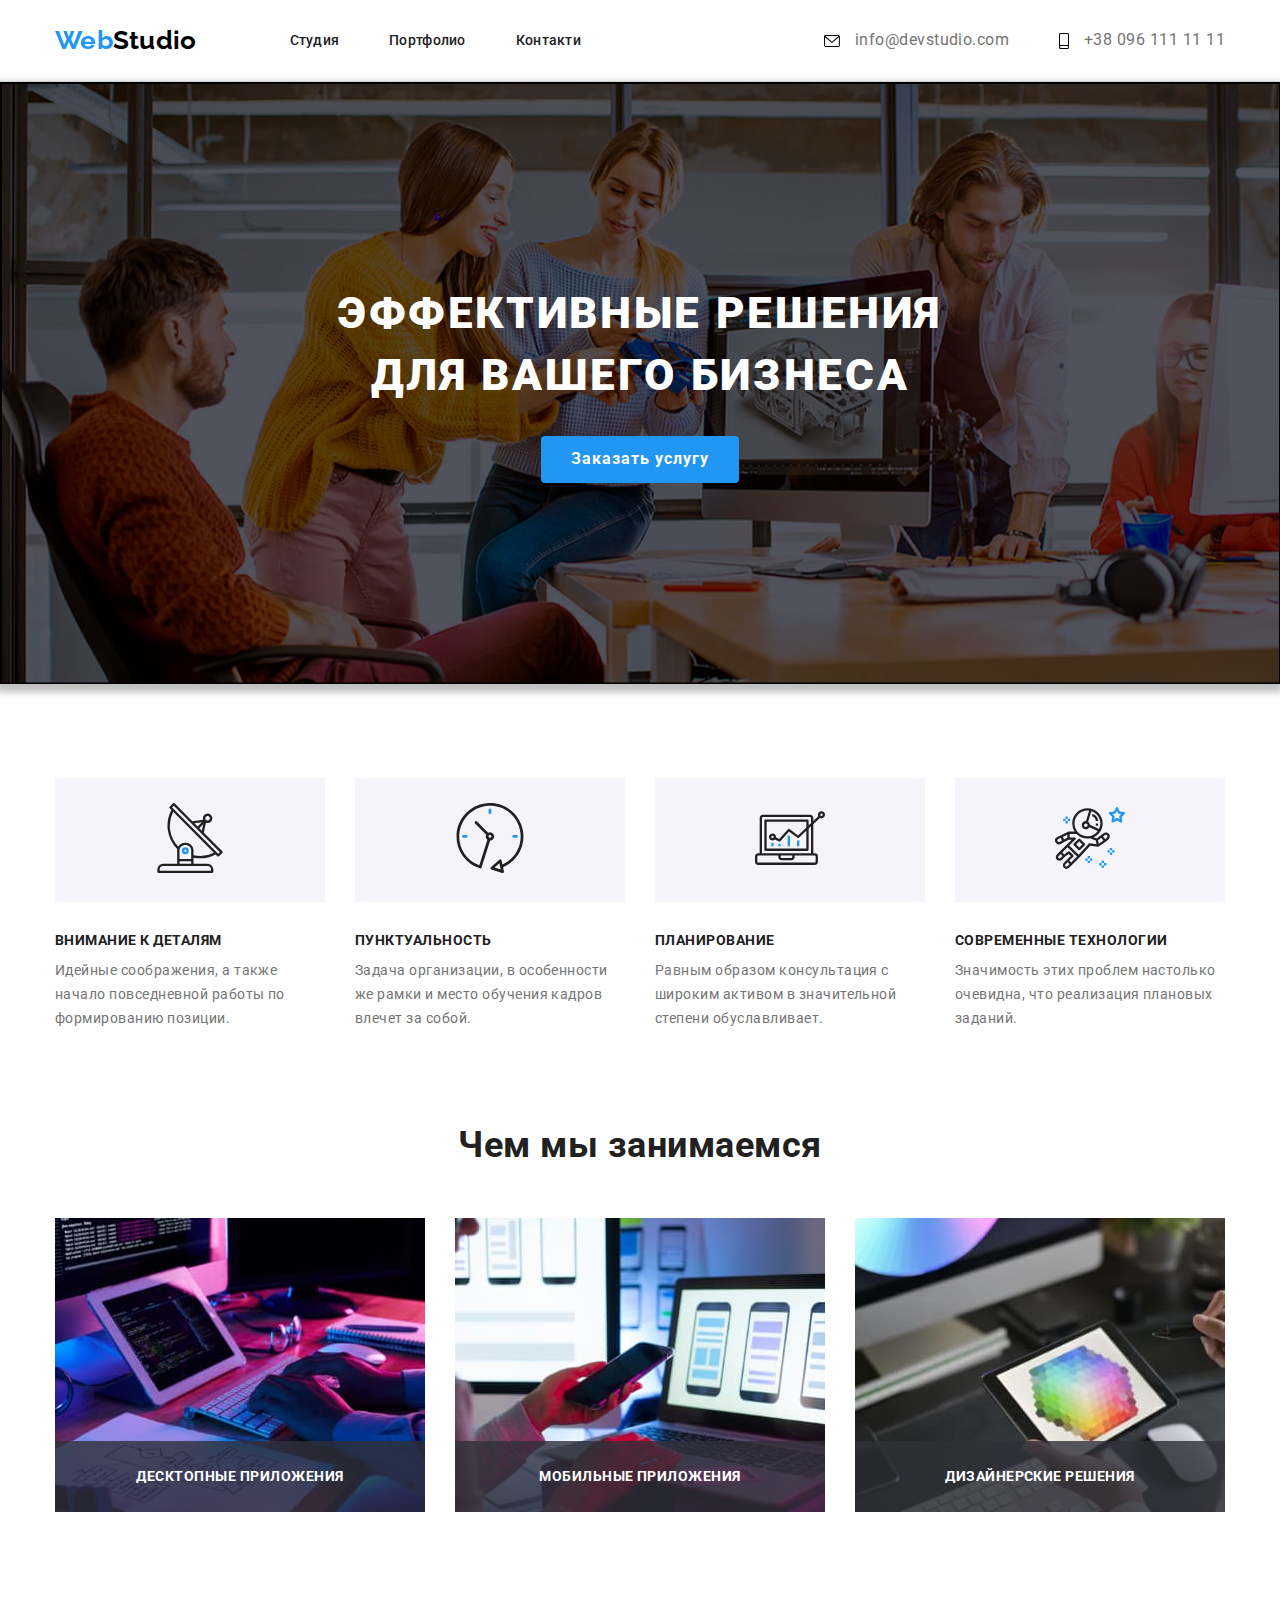
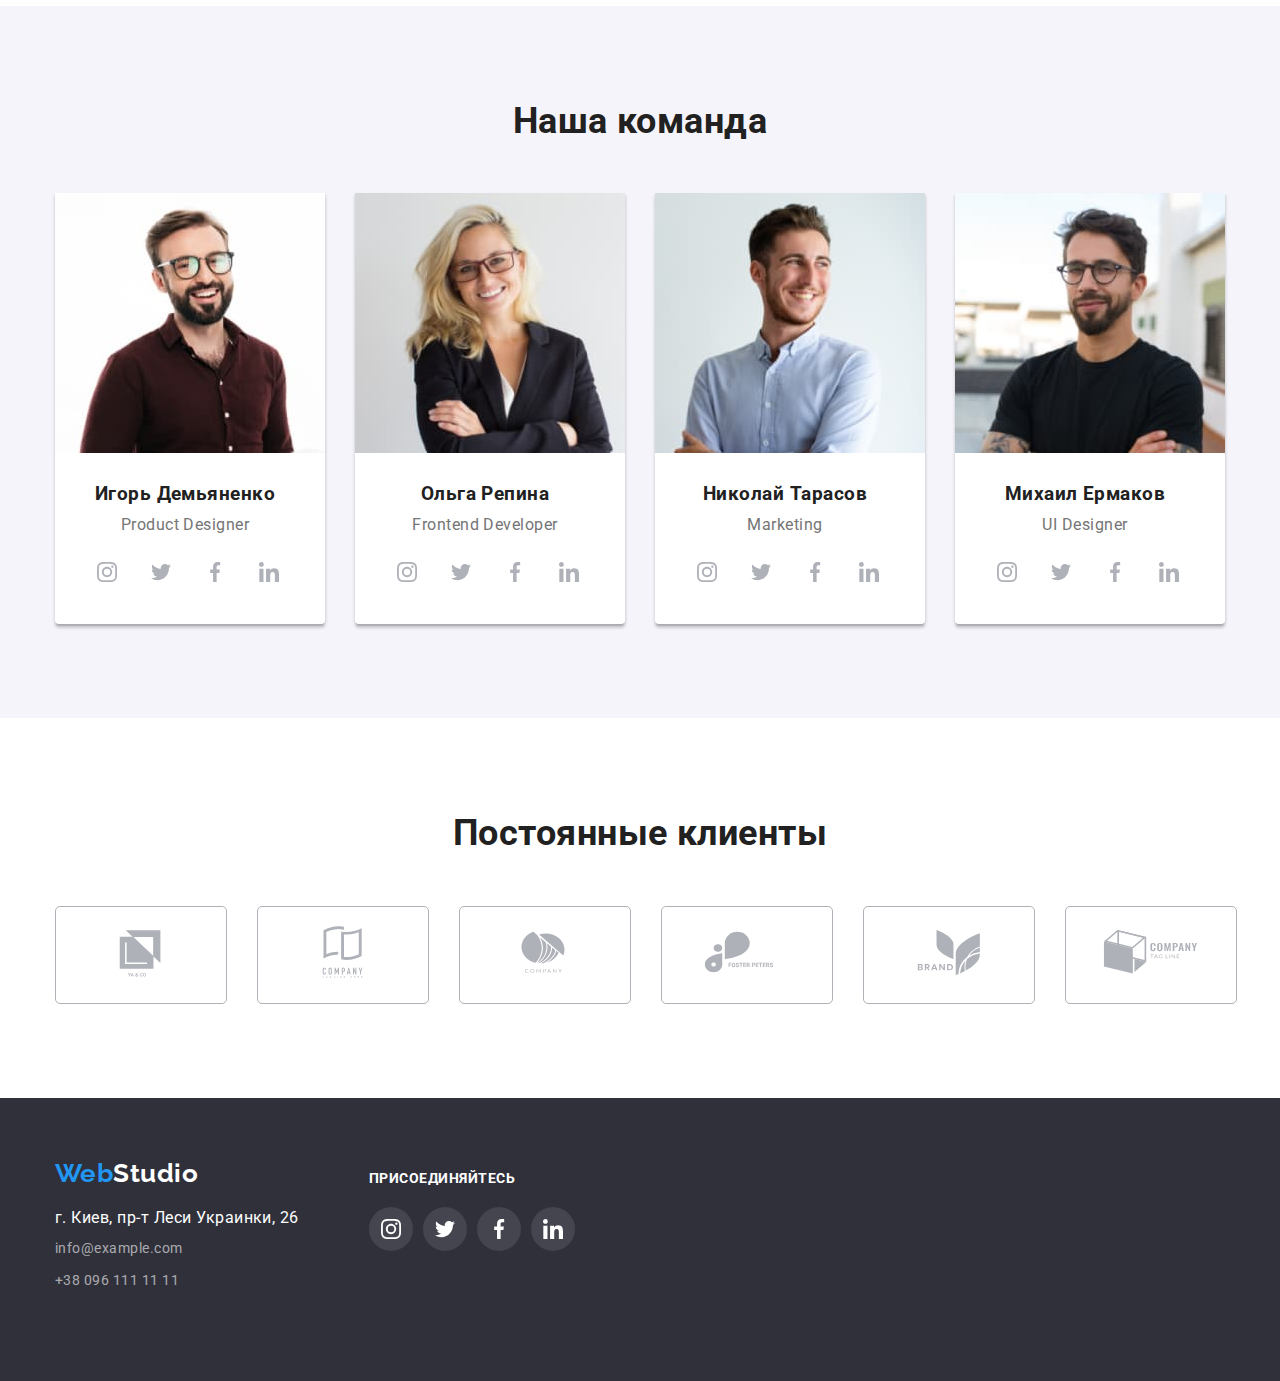
==== index.html @ dc42222f "what we do" ====
<!DOCTYPE html>
<html lang="ru">
    <head>
        <meta charset="UTF-8">
        <meta http-equiv="X-UA-Compatible" content="IE=edge">
        <meta name="viewport" content="width=device-width, initial-scale=1.0">
        <title>Студия</title>
        <link href="https://fonts.googleapis.com/css2?family=Raleway:wght@700&family=Roboto:wght@400;500;700;900&display=swap" rel="stylesheet">
        <link rel="stylesheet" href="https://cdnjs.cloudflare.com/ajax/libs/modern-normalize/0.6.0/modern-normalize.min.css" />
        <link rel="stylesheet" href="./css/styles.css"/>
    </head>
    <body>
        <header>
            <div class="container nav">
            <nav>
                <a class="logo" href="./index.html"><span>Web</span>Studio</a>
                <ul >
                    <li > <a href="">Студия</a></li>
                    <li > <a href="./portfolio.html">Портфолио</a></li>
                    <li > <a href="">Контакти</a></li>
                </ul>
            </nav>
            <ul class="pretitleColor">
                <li><a  lang="en" href="mailto:info@devstudio.com">
                <svg class="iconNav" width="16" height="12">
                    <use href="./icons/symbol-defs.svg#icon-envelope"></use>
                </svg>
                    info@devstudio.com</a></li> 
                <li><a href="tel:+380961111111">
                    <svg class="iconNav" width="10" height="16">
                        <use href="./icons/symbol-defs.svg#icon-smartphone"></use>
                    </svg>
                    +38 096 111 11 11</a></li>
            </ul>
            </div>
        </header>
        <main>
            <!--Герой-->
            <section class="hero">
            <div class="container">
            <h1>Эффективные решения для вашего бизнеса</h1>
            <button class="studioButton" type="button">Заказать услугу</button>
            </div>
            </section>

            <section class="features">
                <div class="container">
                <h2 class="hidden">Особенности</h2>
                <ul>
                    <li>
                        <div class="bcIconReatures">
                            <svg class="iconFeatures" width="70" height="70">
                                <use href="./icons/symbol-defs.svg#icon-antenna-1"></use>
                            </svg>
                        </div>
                        <h3>Внимание к деталям</h3>
                        <p>Идейные соображения, а также начало повседневной работы по формированию позиции.</p>
                    </li>
                    <li>
                        <div class="bcIconReatures">
                            <svg class="iconFeatures" width="70" height="70">
                                <use href="./icons/symbol-defs.svg#icon-clock-1"></use>
                            </svg>

                        </div>
                        <h3>Пунктуальность</h3>
                        <p>Задача организации, в особенности же рамки и место обучения кадров влечет за собой.</p>
                    </li>
                    <li>
                        <div class="bcIconReatures">
                            <svg class="iconFeatures" width="70" height="70">
                                <use href="./icons/symbol-defs.svg#icon-diagram-1"></use>
                            </svg>

                        </div>
                        <h3>Планирование</h3>
                        <p>Равным образом консультация с широким активом в значительной степени обуславливает.</p>
                    </li>
                    <li>
                        <div class="bcIconReatures">
                            <svg class="iconFeatures" width="70" height="70">
                                <use href="./icons/symbol-defs.svg#icon-astronaut-1"></use>
                            </svg>

                        </div>
                        <h3>Современные технологии</h3>
                        <p>Значимость этих проблем настолько очевидна, что реализация плановых заданий.</p>
                    </li>
                </ul>
                </div>
            </section>

            <section class="whatWeDo">
                <div class="container">
                <h2>Чем мы занимаемся</h2>
                <ul>
                    <li><img src="./images/написание-кода.jpg" alt="Написание кода" width="370"/><h3>Десктопные приложения</h3></li>
                    <li><img src="./images/дизайн.jpg" alt="Дизайн сайта" width="370"/><h3>Мобильные приложения</h3></li>
                    <li><img src="./images/оформление.jpg" alt="Оформление сайта" width="370"/><h3>Дизайнерские решения</h3></li>
                </ul>
                </div>
            </section>

            <section class="ourTeam"> 
                <div class="container">
                <h2>Наша команда</h2>
                <ul>
                    <li class="teamPhotos">
                        <img src="./images/product-designer.jpg" alt="Product Designer" width="270"/>
                        <div class="teamPhotosDescription">
                        <h3>Игорь Демьяненко</h3>
                        <p lang="en"> Product Designer</p>
                        <ul class="socialNetworkIconsList">
                            <li>
                        <a href="">
                        <svg class="socialNetworkIcons" width="20" height="20">
                            <use href="./icons/symbol-defs.svg#icon-instagram-2"></use>
                        </svg>
                        </a>
                        </li>
                        <li>
                        <a href="">
                        <svg class="socialNetworkIcons" width="20" height="20">
                            <use href="./icons/symbol-defs.svg#icon-twitter-1"></use>
                        </svg>
                        </a>
                        </li>
                        <li>
                        <a href="">
                        <svg class="socialNetworkIcons" width="20" height="20">
                            <use href="./icons/symbol-defs.svg#icon-facebook-1"></use>
                        </svg>
                        </a>
                        </li>
                        <li>
                        <a href="">
                        <svg class="socialNetworkIcons" width="20" height="20">
                            <use href="./icons/symbol-defs.svg#icon-linkedin-1"></use>
                        </svg>
                        </a>
                        </li>
                        </ul>
                        </div>
                    </li>
                    <li class="teamPhotos">
                        <img src="./images/frontend-developer.jpg" alt="Frontend Developer" width="270"/>
                        <div class="teamPhotosDescription">
                        <h3>Ольга Репина</h3>
                        <p lang="en">Frontend Developer</p>
                    <ul class="socialNetworkIconsList">
                        <li>
                            <a href="">
                                <svg class="socialNetworkIcons" width="20" height="20">
                                    <use href="./icons/symbol-defs.svg#icon-instagram-2"></use>
                                </svg>
                            </a>
                        </li>
                        <li>
                            <a href="">
                                <svg class="socialNetworkIcons" width="20" height="20">
                                    <use href="./icons/symbol-defs.svg#icon-twitter-1"></use>
                                </svg>
                            </a>
                        </li>
                        <li>
                            <a href="">
                                <svg class="socialNetworkIcons" width="20" height="20">
                                    <use href="./icons/symbol-defs.svg#icon-facebook-1"></use>
                                </svg>
                            </a>
                        </li>
                        <li>
                            <a href="">
                                <svg class="socialNetworkIcons" width="20" height="20">
                                    <use href="./icons/symbol-defs.svg#icon-linkedin-1"></use>
                                </svg>
                            </a>
                        </li>
                    </ul>
                        </div>
                    </li>
                    <li class="teamPhotos">
                        <img src="./images/marketing.jpg" alt="Marketing" width="270" />
                        <div class="teamPhotosDescription">
                        <h3>Николай Тарасов</h3>
                        <p lang="en">Marketing</p>
                    <ul class="socialNetworkIconsList">
                        <li>
                            <a href="">
                                <svg class="socialNetworkIcons" width="20" height="20">
                                    <use href="./icons/symbol-defs.svg#icon-instagram-2"></use>
                                </svg>
                            </a>
                        </li>
                        <li>
                            <a href="">
                                <svg class="socialNetworkIcons" width="20" height="20">
                                    <use href="./icons/symbol-defs.svg#icon-twitter-1"></use>
                                </svg>
                            </a>
                        </li>
                        <li>
                            <a href="">
                                <svg class="socialNetworkIcons" width="20" height="20">
                                    <use href="./icons/symbol-defs.svg#icon-facebook-1"></use>
                                </svg>
                            </a>
                        </li>
                        <li>
                            <a href="">
                                <svg class="socialNetworkIcons" width="20" height="20">
                                    <use href="./icons/symbol-defs.svg#icon-linkedin-1"></use>
                                </svg>
                            </a>
                        </li>
                    </ul>
                        </div>
                    </li>
                    <li class="teamPhotos">
                        <img src="./images/ui-designer.jpg" alt="UI Designer" width="270" />
                        <div class="teamPhotosDescription">
                        <h3>Михаил Ермаков</h3>
                        <p lang="en">UI Designer</p>
                    <ul class="socialNetworkIconsList">
                        <li>
                            <a href="">
                                <svg class="socialNetworkIcons" width="20" height="20">
                                    <use href="./icons/symbol-defs.svg#icon-instagram-2"></use>
                                </svg>
                            </a>
                        </li>
                        <li>
                            <a href="">
                                <svg class="socialNetworkIcons" width="20" height="20">
                                    <use href="./icons/symbol-defs.svg#icon-twitter-1"></use>
                                </svg>
                            </a>
                        </li>
                        <li>
                            <a href="">
                                <svg class="socialNetworkIcons" width="20" height="20">
                                    <use href="./icons/symbol-defs.svg#icon-facebook-1"></use>
                                </svg>
                            </a>
                        </li>
                        <li>
                            <a href="">
                                <svg class="socialNetworkIcons" width="20" height="20">
                                    <use href="./icons/symbol-defs.svg#icon-linkedin-1"></use>
                                </svg>
                            </a>
                        </li>
                    </ul>
                        </div>
                    </li>
                </ul>
                </div>
            </section>

            <section class="custumer">
                <div class="container">
                    <h2>Постоянные клиенты</h2>
                    <ul class="custumerList">
                            <li>
                                <a href="">
                                    <svg class="custumerIcons" width="106" height="60">
                                        <use href="./icons/symbol-defs.svg#icon-Logo"></use>
                                    </svg>
                                </a>
                            </li>
                            <li>
                                <a href="">
                                    <svg class="custumerIcons" width="106" height="60">
                                        <use href="./icons/symbol-defs.svg#icon-Logo-1"></use>
                                    </svg>
                                </a>
                            </li>
                            <li>
                                <a href="">
                                    <svg class="custumerIcons" width="106" height="60">
                                        <use href="./icons/symbol-defs.svg#icon-Logo-2"></use>
                                    </svg>
                                </a>
                            </li>
                            <li>
                                <a href="">
                                    <svg class="custumerIcons" width="106" height="60">
                                        <use href="./icons/symbol-defs.svg#icon-Logo-3"></use>
                                    </svg>
                                </a>
                            </li>
                            <li>
                                <a href="">
                                    <svg class="custumerIcons" width="106" height="60">
                                        <use href="./icons/symbol-defs.svg#icon-Logo-4"></use>
                                    </svg>
                                </a>
                            </li>
                            <li>
                                <a href="">
                                    <svg class="custumerIcons" width="106" height="60">
                                        <use href="./icons/symbol-defs.svg#icon-Logo-5"></use>
                                    </svg>
                                </a>
                            </li>
                    </ul>
                </div>
            </section>
        </main>
        <footer>
            <div class="container">
                <div class="notFlex">
            <a  class="logo" lang="en" href="./index.html"><span>Web</span>Studio</a>
            <address>
                <p class="address">г. Киев, пр-т Леси Украинки, 26</p>
                <a lang="en" href="mailto:info@devstudio.com">info@example.com</a>
                <a href="tel:+380961111111">+38 096 111 11 11</a>
            </address>
            </div>
            <div class="flex">
                <p class="joinUs">присоединяйтесь</p>
                <ul class="socialNetworkIconsList">
                    <li>
                        <a href="">
                            <svg class="socialNetworkIcons" width="20" height="20">
                                <use href="./icons/symbol-defs.svg#icon-instagram-2"></use>
                            </svg>
                        </a>
                    </li>
                    <li>
                        <a href="">
                            <svg class="socialNetworkIcons" width="20" height="20">
                                <use href="./icons/symbol-defs.svg#icon-twitter-1"></use>
                            </svg>
                        </a>
                    </li>
                    <li>
                        <a href="">
                            <svg class="socialNetworkIcons" width="20" height="20">
                                <use href="./icons/symbol-defs.svg#icon-facebook-1"></use>
                            </svg>
                        </a>
                    </li>
                    <li>
                        <a href="">
                            <svg class="socialNetworkIcons" width="20" height="20">
                                <use href="./icons/symbol-defs.svg#icon-linkedin-1"></use>
                            </svg>
                        </a>
                    </li>
                </ul>
            </div>
            </div>
        </footer>

    </body>
    </html>
---- css/styles.css ----
:root {
  --main-color: #ffffff;
  --background-light-color: #f5f4fa;
  --background-dark-color: #2f303a;
  --accent-color: #2196f3;
  --text-color: #212121;
  --pretitle-text-color: #757575;
  --logo-color: #000000;
  --button-hover-color: #188ce8;
  --button-portfolio-color: #f5f4fa;
  --border-color: #ececec;
  --icons-color: #afb1b8;
}

*,
*::before,
*::after {
  box-sizing: border-box;
  margin: 0px;
  padding: 0px;
}

body {
  background-color: var(--main-color);
  color: var(--text-color);

  font-family: Roboto, sans-serif;
  font-style: normal;
  font-weight: 400;
  letter-spacing: 0.03em;
}

a {
  text-decoration: none;
  color: inherit;
  display: block;
}

ul {
  padding: 0;
  margin: 0;
  list-style: none;
}

.container {
  width: 1200px;
  padding-left: 15px;
  padding-right: 15px;
  margin-left: auto;
  margin-right: auto;
}
img {
  display: block;
  width: 100%;
}
/*HEADER*/
/* Logo */
.logo {
  font-family: Raleway, sans-serif;
  color: var(--logo-color);

  font-weight: 700;
  font-size: 26px;
  line-height: 1.2;

  display: block;
  margin-right: 93px;
}
span {
  color: var(--accent-color);
}
header {
  border-bottom: 1px solid var(--border-color);
}
nav {
  display: flex;
  align-items: center;
  font-weight: 500;
  font-size: 14px;
  line-height: 1.2;
  letter-spacing: 0.02em;
}

header > ul {
  align-items: center;
}
.pretitleColor {
  color: var(--pretitle-text-color);
}

header li:hover,
header li:focus {
  color: var(--accent-color);
}
.nav {
  display: flex;
  align-items: center;
}
header a {
  padding-top: 25px;
  padding-bottom: 25px;
}
header ul {
  display: flex;
  align-items: center;
  margin-left: auto;
}
header li + li {
  margin-left: 50px;
}
.iconNav {
  margin-right: 10px;
  vertical-align: middle;
}
header li:hover .iconNav,
header li:focus .iconNav {
  fill: var(--accent-color);
}
/*STUDIO HEADER*/
.hero {
  max-width: 1600px;
  background-image: linear-gradient(
      to right,
      rgba(0.18, 0.19, 0.23, 0.4),
      rgba(0.18, 0.19, 0.23, 0.4)
    ),
    url("../icons/Background.svg");
  background-repeat: no-repeat;
  margin: 0 auto;
  background-color: var(--background-dark-color);
  padding: 200px 0px;
  border: #000000 solid 1px;
  box-shadow: -1px 4px 7px 4px rgba(0, 0, 0, 0.25);
}

h1 {
  color: var(--main-color);

  max-width: 696px;
  margin: auto;
  text-align: center;
  margin-bottom: 30px;

  font-weight: 900;
  font-size: 44px;
  line-height: 1.4;
  letter-spacing: 0.06em;
  text-transform: uppercase;
}
.studioButton {
  color: var(--main-color);
  background-color: var(--accent-color);
  border-color: transparent;
  border-radius: 4px;
  cursor: pointer;

  font-weight: bold;
  font-size: 16px;
  line-height: 1.9;
  letter-spacing: 0.06em;

  display: block;
  margin: auto;
  padding: 6px 28px;
}
.studioButton:hover,
.studioButton:focus {
  background-color: var(--button-hover-color);
  border-color: transparent;
}

h2 {
  font-weight: bold;
  font-size: 36px;
  line-height: 1.2;
  text-align: center;
  margin-bottom: 50px;
}
.features {
  padding: 94px 0px;
}
.bcIconReatures {
  background-color: var(--background-light-color);
  padding: 25px 100px;
  margin-bottom: 30px;
}
.features h3 {
  font-weight: bold;
  font-size: 14px;
  line-height: 1.2;
  text-transform: uppercase;
  margin-bottom: 10px;
}
.features p {
  color: var(--pretitle-text-color);

  font-size: 14px;
  line-height: 1.7;
}
.features ul {
  display: flex;
}

.features li {
  flex-basis: calc((100% - 90px) / 4);
}
.features li:not(:nth-last-child(1)) {
  margin-right: 30px;
}
.whatWeDo {
  padding: 0px 0px 94px 0px;
}

.whatWeDo ul {
  display: flex;
}
.whatWeDo li {
  flex-basis: calc((100% - 60px) / 3);

  position: relative;
}
.whatWeDo li:not(:nth-last-child(1)) {
  margin-right: 30px;
}
.whatWeDo h3 {
  color: var(--main-color);
  text-transform: uppercase;
  font-size: 14px;
  line-height: 1.2;
  background-color: rgba(47, 48, 58, 0.8);
  padding: 27px 0px;
  text-align: center;

  position: absolute;
  bottom: 0px;
  width: 100%;
}
.ourTeam {
  background-color: var(--button-portfolio-color);
  font-size: 16px;
  line-height: 1.2;

  padding-top: 94px;
  padding-left: 0px;
  padding-right: 0px;
  padding-bottom: 94px;
}
.teamPhotos {
  background-color: var(--main-color);

  width: 270px;
  text-align: center;
  box-shadow: 0px 3px 1px -1px rgba(0, 0, 0, 0.14),
    0.5px 3px 3px 0.5px rgba(0, 0, 0, 0.12),
    -0.5px 3px 3px 0.5px rgba(0, 0, 0, 0.06);
  border-bottom-left-radius: 4px;
  border-bottom-right-radius: 4px;
}
.ourTeam h3 {
  margin-top: 30px;
}
.teamPhotosDescription {
  max-width: 200px;
  margin: 30px;
}

.ourTeam p {
  color: var(--pretitle-text-color);

  margin-top: 10px;
  margin-bottom: 16px;
}
.ourTeam ul {
  display: flex;
}
.ourTeam li {
  display: inline-block;
  flex-basis: calc((100%-90px) / 4);
}
.ourTeam li:not(:nth-last-child(1)) {
  margin-right: 30px;
}
.socialNetworkIconsList a {
  width: 44px;
  height: 44px;
  padding: 12px;
  fill: var(--icons-color);
}
.socialNetworkIconsList {
  display: flex;
  flex-basis: 206px;
  margin-bottom: 30px;
  fill: var(--icons-color);
}
.socialNetworkIconsList li:not(:nth-last-child(1)) {
  margin-right: 10px;
}
.socialNetworkIconsList a:hover,
.socialNetworkIconsList a:focus {
  fill: var(--main-color);
  background-color: var(--accent-color);
  border-radius: 50px;
}
.custumer {
  padding: 94px 0px;
}
.custumerList {
  display: flex;
  margin-top: 50px;
}
.custumer a {
  padding: 16px 32px;
  fill: var(--icons-color);
  border: var(--icons-color) solid 1px;
  border-radius: 5px;
}
.custumer li:not(:nth-last-child(1)) {
  margin-right: 30px;
}
.custumerList a:hover,
.custumerList a:focus {
  fill: var(--accent-color);
  border: var(--accent-color) solid 1px;
  border-radius: 5px;
}
/*STUDIO HEADER*/
/*FOOTER*/
footer {
  color: rgba(255, 255, 255, 0.6);
  background-color: var(--background-dark-color);
  display: block;
}
.notFlex {
  margin: 60px 0px;
}
footer .logo {
  color: var(--main-color);
  margin-bottom: 20px;
}
.address {
  color: var(--main-color);
  font-style: normal;
  margin: 0px;
}

address a {
  font-style: normal;
  font-size: 14px;
  line-height: 1.7;

  margin-top: 9px;
}
address a:hover,
address a:focus {
  color: var(--accent-color);
}
footer .container {
  display: flex;
}
.flex {
  margin: 72px auto 100px 70px;
}
.flex p {
  text-transform: uppercase;
  color: var(--main-color);

  font-weight: bold;
  font-size: 14px;
  line-height: 1.2;

  margin-bottom: 20px;
}
.flex a {
  background-color: rgba(255, 255, 255, 0.1);
  border-radius: 50px;
  fill: var(--main-color);
}

/*FOOTER*/
/*PORTFOLIO*/
.portfolio {
  padding-top: 94px;
  padding-bottom: 94px;
  padding-right: 0px;
  padding-left: 0px;
}
.hidden {
  position: absolute;
  width: 1px;
  height: 1px;
  margin: -1px;
  border: 0;
  padding: 0;

  white-space: nowrap;
  clip-path: inset(100%);
  clip: rect(0 0 0 0);
  overflow: hidden;
}
.portfolioButton {
  background-color: var(--button-portfolio-color);
  border-radius: 4px;
  border-color: transparent;
  font-weight: 500;
  font-size: 16px;
  line-height: 1.6;
  cursor: pointer;

  display: block;
  padding: 6px 22px;
  flex-basis: calc((100%-32) / 5);
}
.buttonList li:not(:nth-last-child(1)) {
  margin-right: 8px;
}
.buttonList {
  display: flex;
  height: 54px;
  width: 614px;
  margin: 0px auto 34px auto;
}
.portfolioButton:hover,
.portfolioButton:focus {
  background-color: var(--accent-color);
  border-color: transparent;
  color: var(--main-color);
  box-shadow: 0px 5px 1.5px -1.5px rgba(0, 0, 0, 0.14);
}

.portfolioCard {
  background: var(--main-color);

  box-sizing: border-box;
  width: 370px;
}
.portfolioCard:hover {
  box-shadow: 0px 3px 1px -1px rgba(0, 0, 0, 0.14),
    0.5px 3px 3px 0.5px rgba(0, 0, 0, 0.12),
    -0.5px 3px 3px 0.5px rgba(0, 0, 0, 0.06);
}
.portfolioCardList li:not(:nth-last-child(3n)) {
  margin-left: 30px;
}
.portfolioCardList li:not(:nth-last-child(-n + 3)) {
  margin-bottom: 30px;
}
.portfolioCardDescription {
  margin: 0px 24px 20px 24px;
  max-width: 322px;
}
.border {
  padding-top: 20px;
  border-left: 1px solid #eeeeee;
  border-bottom: 1px solid #eeeeee;
  border-right: 1px solid #eeeeee;
}
.portfolioCard h3 {
  font-size: 18px;
  line-height: 2;
  letter-spacing: 0.06em;
}
.portfolioCard p {
  font-size: 16px;
  line-height: 1.9;
  margin-top: 4px;
}
.portfolioCardList {
  display: flex;
  flex-wrap: wrap;
}
/*PORTFOLIO*/
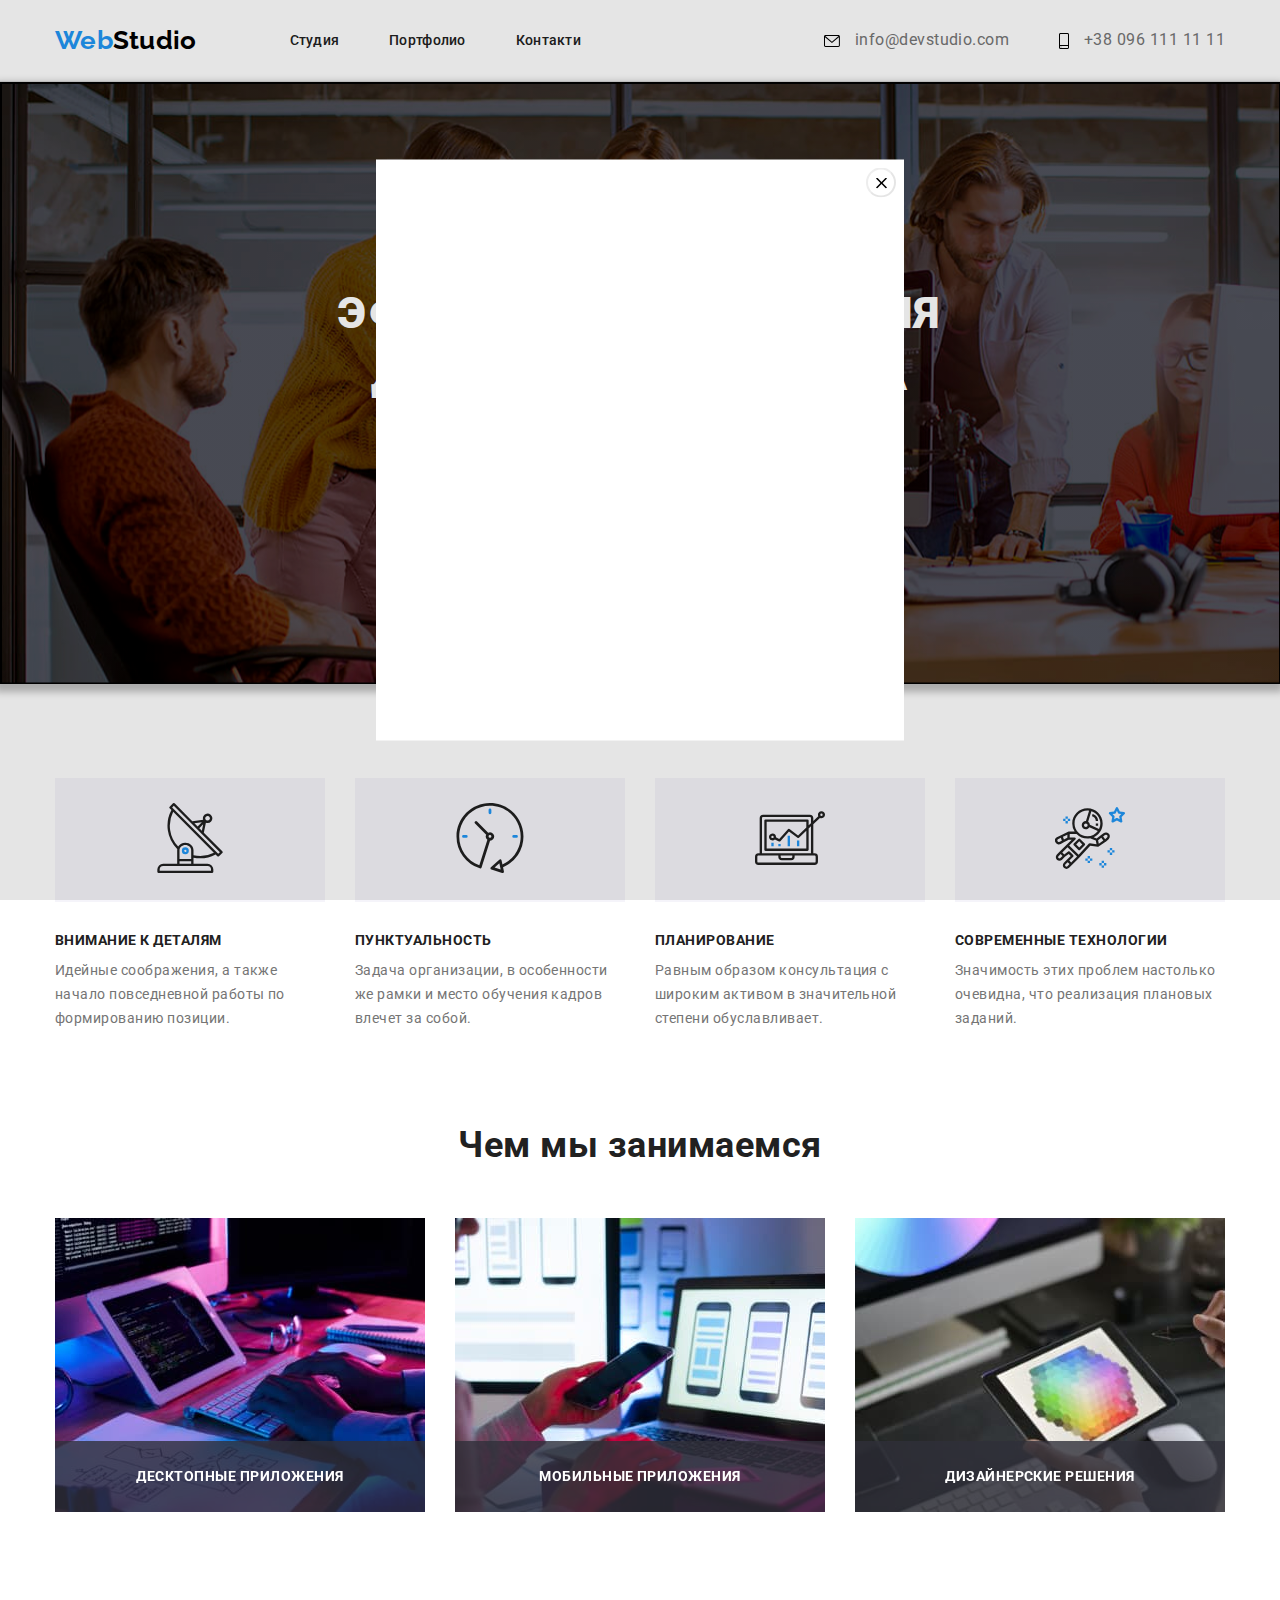
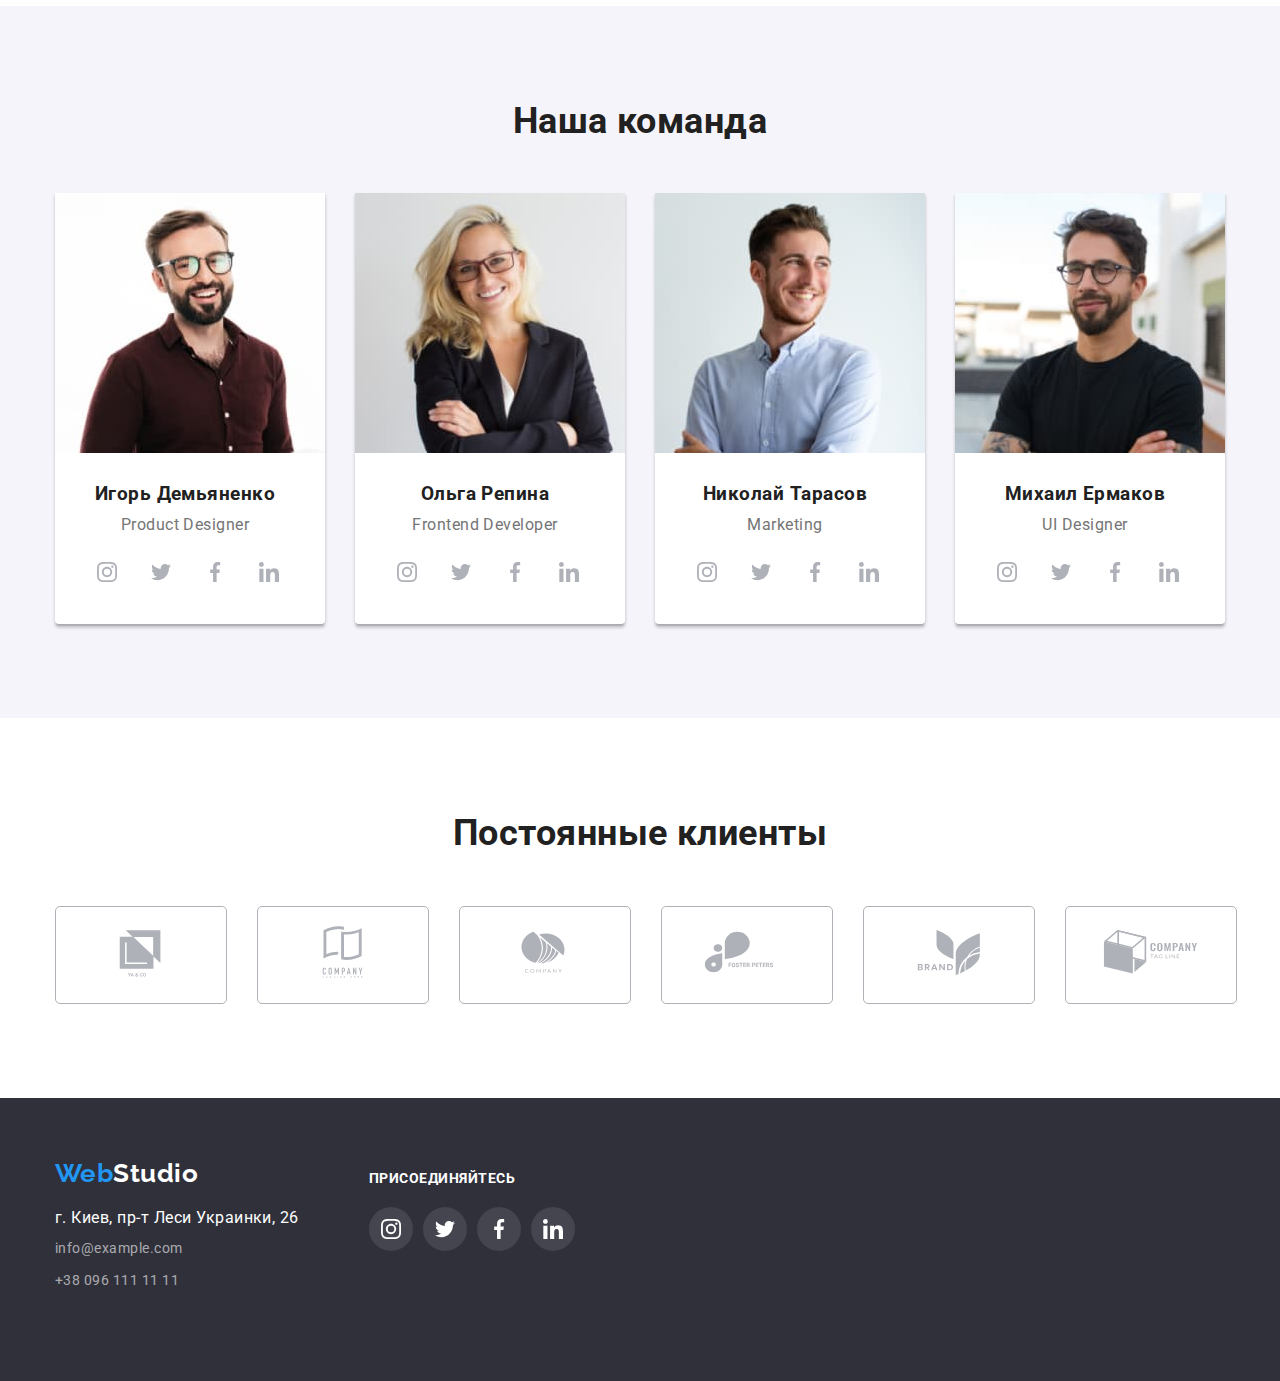
==== commit dfe19adc: "modal" ====
--- a/index.html
+++ b/index.html
@@ -40,6 +40,9 @@
             <div class="container">
             <h1>Эффективные решения для вашего бизнеса</h1>
             <button class="studioButton" type="button">Заказать услугу</button>
+            <div class="backdrop">
+                <div class="modal"> <button class="buttonModal" type="button"></button> </div>
+            </div>
             </div>
             </section>
 
--- a/css/styles.css
+++ b/css/styles.css
@@ -116,7 +116,8 @@
 header li:focus .iconNav {
   fill: var(--accent-color);
 }
-/*STUDIO HEADER*/
+/* Logo */
+/*Hero*/
 .hero {
   max-width: 1600px;
   background-image: linear-gradient(
@@ -168,7 +169,40 @@
   background-color: var(--button-hover-color);
   border-color: transparent;
 }
-
+.backdrop {
+  position: fixed;
+  top: 0px;
+  left: 0px;
+  width: 100%;
+  height: 100%;
+  background-color: rgba(0, 0, 0, 0.1);
+}
+.buttonModal {
+  width: 30px;
+  height: 30px;
+  margin: 0px 0px 0px auto;
+  display: block;
+
+  border-radius: 50px;
+  border-color: rgba(0, 0, 0, 0.1);
+  background-color: var(--main-color);
+
+  background-image: url(../icons/vector.svg);
+  background-repeat: no-repeat;
+  background-position: center;
+}
+.modal {
+  position: absolute;
+  background-color: var(--main-color);
+  top: 50%;
+  left: 50%;
+  transform: translate(-50%, -50%);
+  width: 528px;
+  height: 581px;
+  padding: 8px 8px;
+}
+/*Hero*/
+/*Features*/
 h2 {
   font-weight: bold;
   font-size: 36px;
@@ -207,6 +241,8 @@
 .features li:not(:nth-last-child(1)) {
   margin-right: 30px;
 }
+/*Features*/
+/*What we do*/
 .whatWeDo {
   padding: 0px 0px 94px 0px;
 }
@@ -235,6 +271,8 @@
   bottom: 0px;
   width: 100%;
 }
+/*What we do*/
+/*Our team*/
 .ourTeam {
   background-color: var(--button-portfolio-color);
   font-size: 16px;
@@ -301,6 +339,8 @@
   background-color: var(--accent-color);
   border-radius: 50px;
 }
+/*Our team*/
+/*Custumer*/
 .custumer {
   padding: 94px 0px;
 }
@@ -323,7 +363,7 @@
   border: var(--accent-color) solid 1px;
   border-radius: 5px;
 }
-/*STUDIO HEADER*/
+/*Custumer*/
 /*FOOTER*/
 footer {
   color: rgba(255, 255, 255, 0.6);
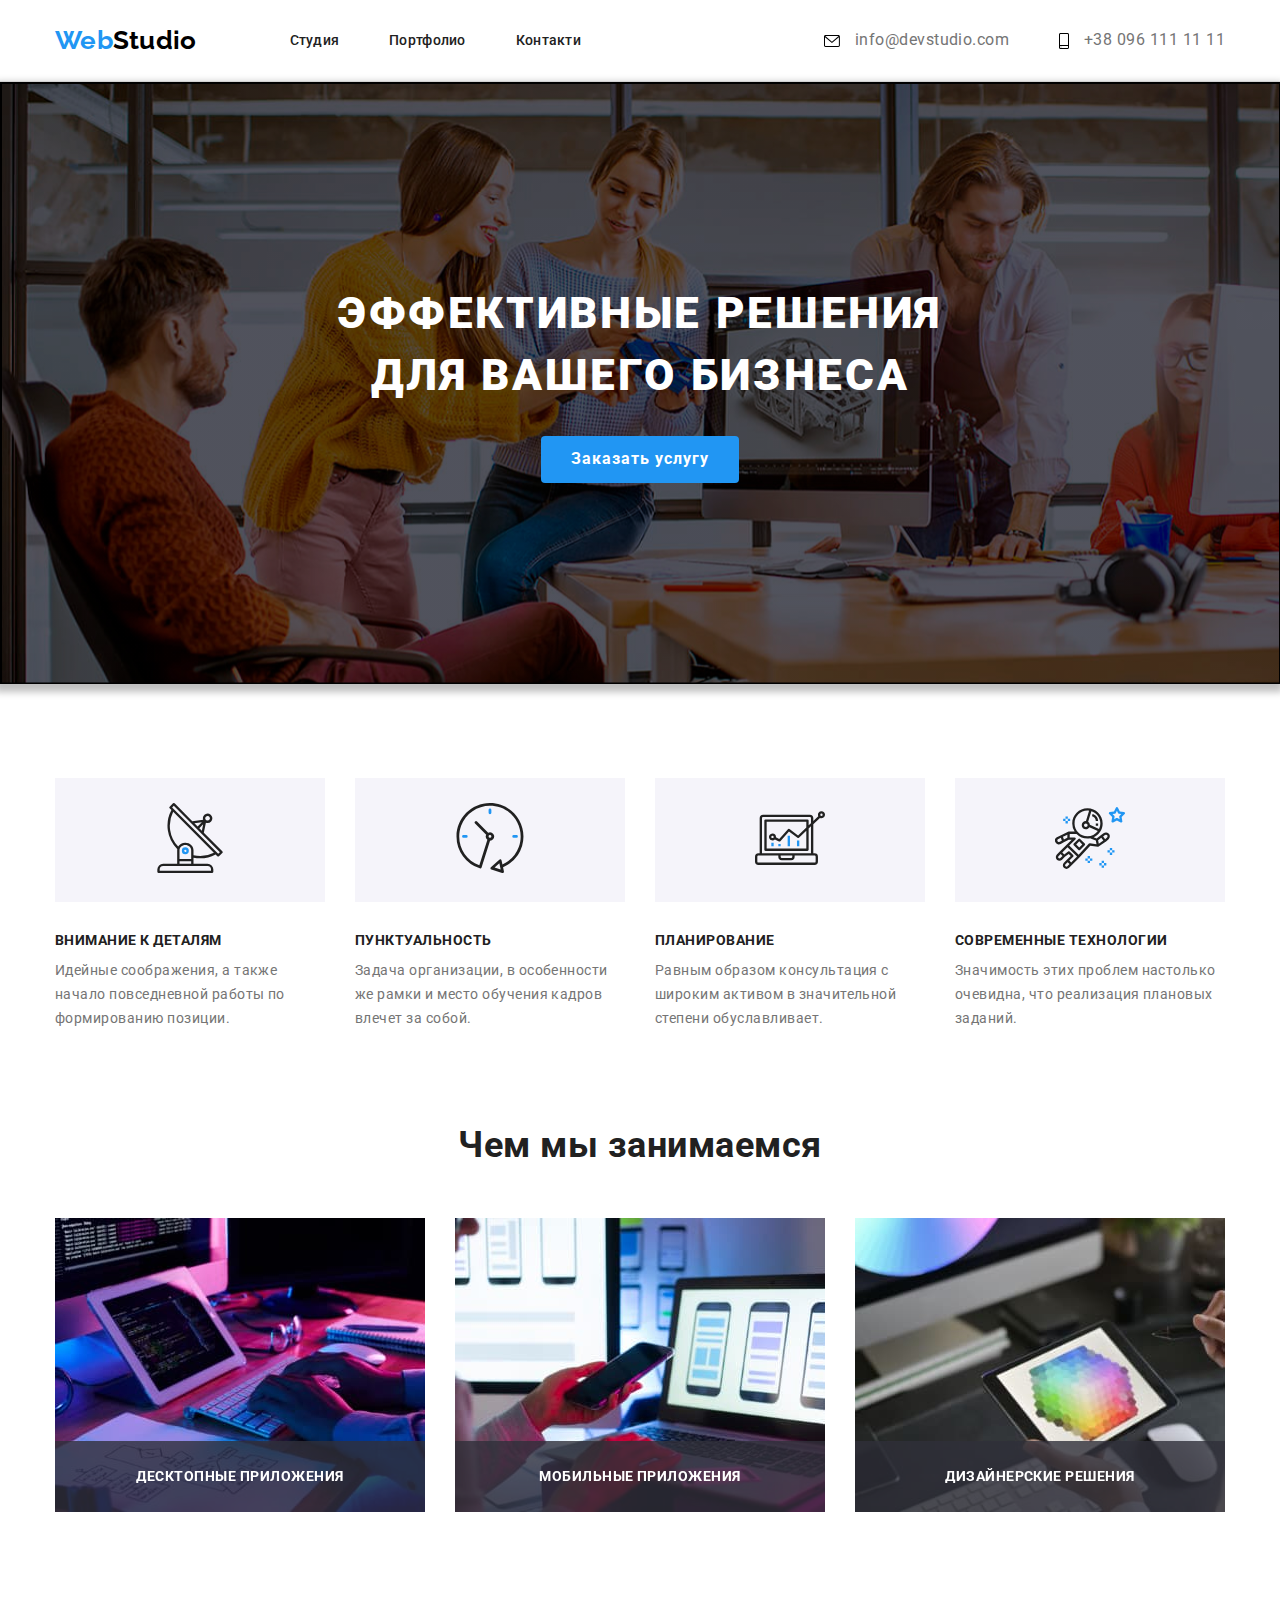
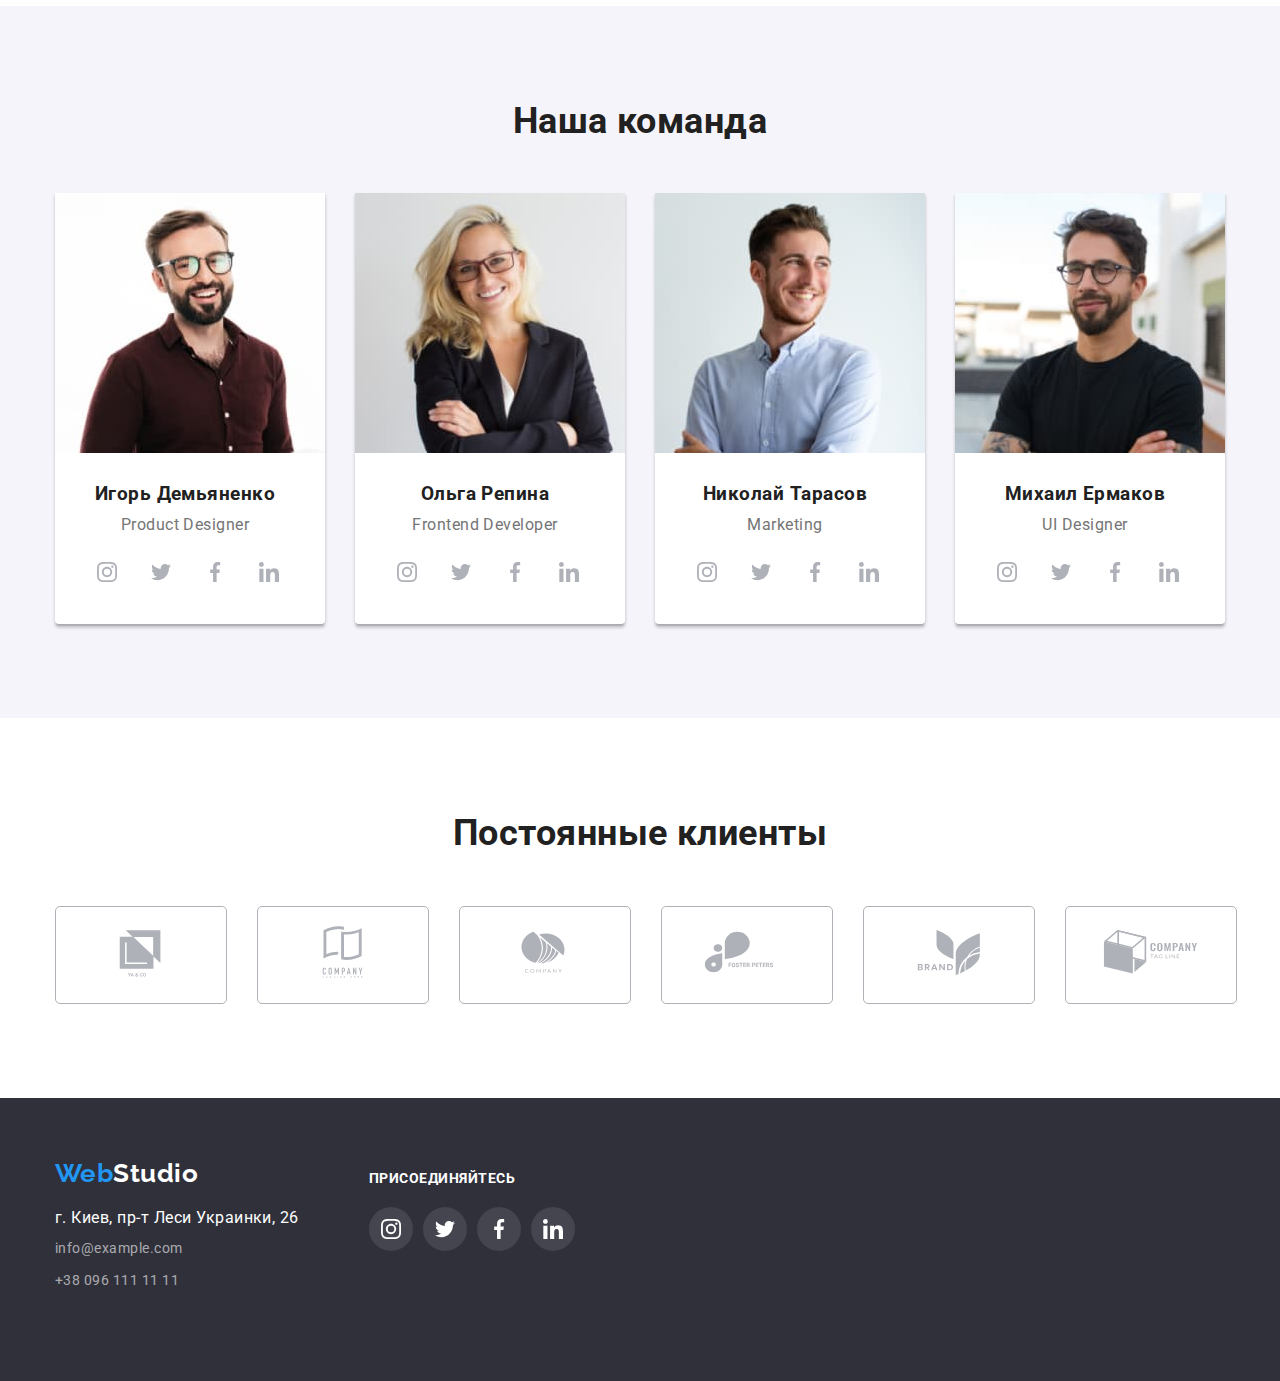
==== commit bc61cd11: "close modal" ====
--- a/index.html
+++ b/index.html
@@ -39,9 +39,9 @@
             <section class="hero">
             <div class="container">
             <h1>Эффективные решения для вашего бизнеса</h1>
-            <button class="studioButton" type="button">Заказать услугу</button>
-            <div class="backdrop">
-                <div class="modal"> <button class="buttonModal" type="button"></button> </div>
+            <button class="studioButton" type="button" data-modal-open >Заказать услугу</button>
+            <div class="backdrop is-hidden" data-modal >
+                <div class="modal"> <button class="buttonModal" type="button" data-modal-close></button> </div>
             </div>
             </div>
             </section>
@@ -355,6 +355,6 @@
             </div>
             </div>
         </footer>
-
+<script src="./js/modal.js"></script>
     </body>
     </html>--- a/css/styles.css
+++ b/css/styles.css
@@ -197,9 +197,13 @@
   top: 50%;
   left: 50%;
   transform: translate(-50%, -50%);
-  width: 528px;
-  height: 581px;
+  min-width: 528px;
+  min-height: 581px;
   padding: 8px 8px;
+}
+.is-hidden {
+  opacity: 0;
+  pointer-events: none;
 }
 /*Hero*/
 /*Features*/
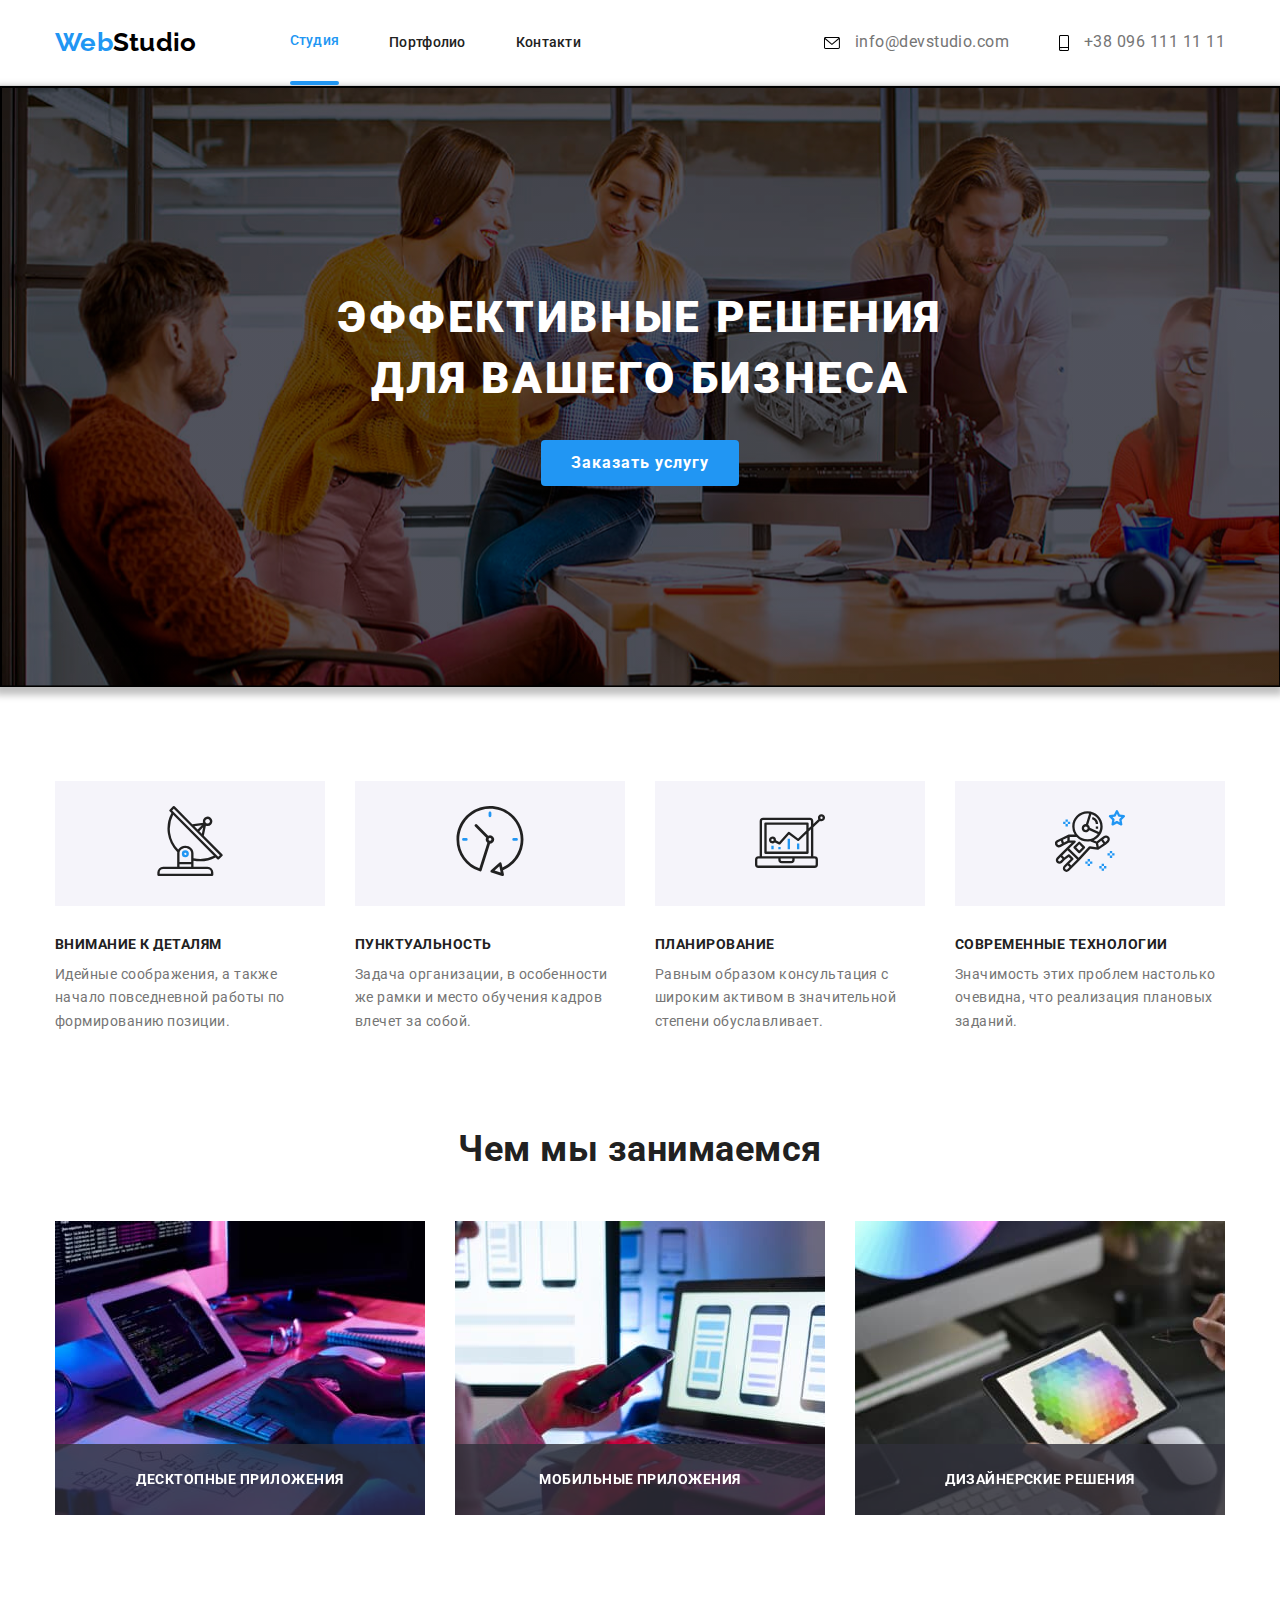
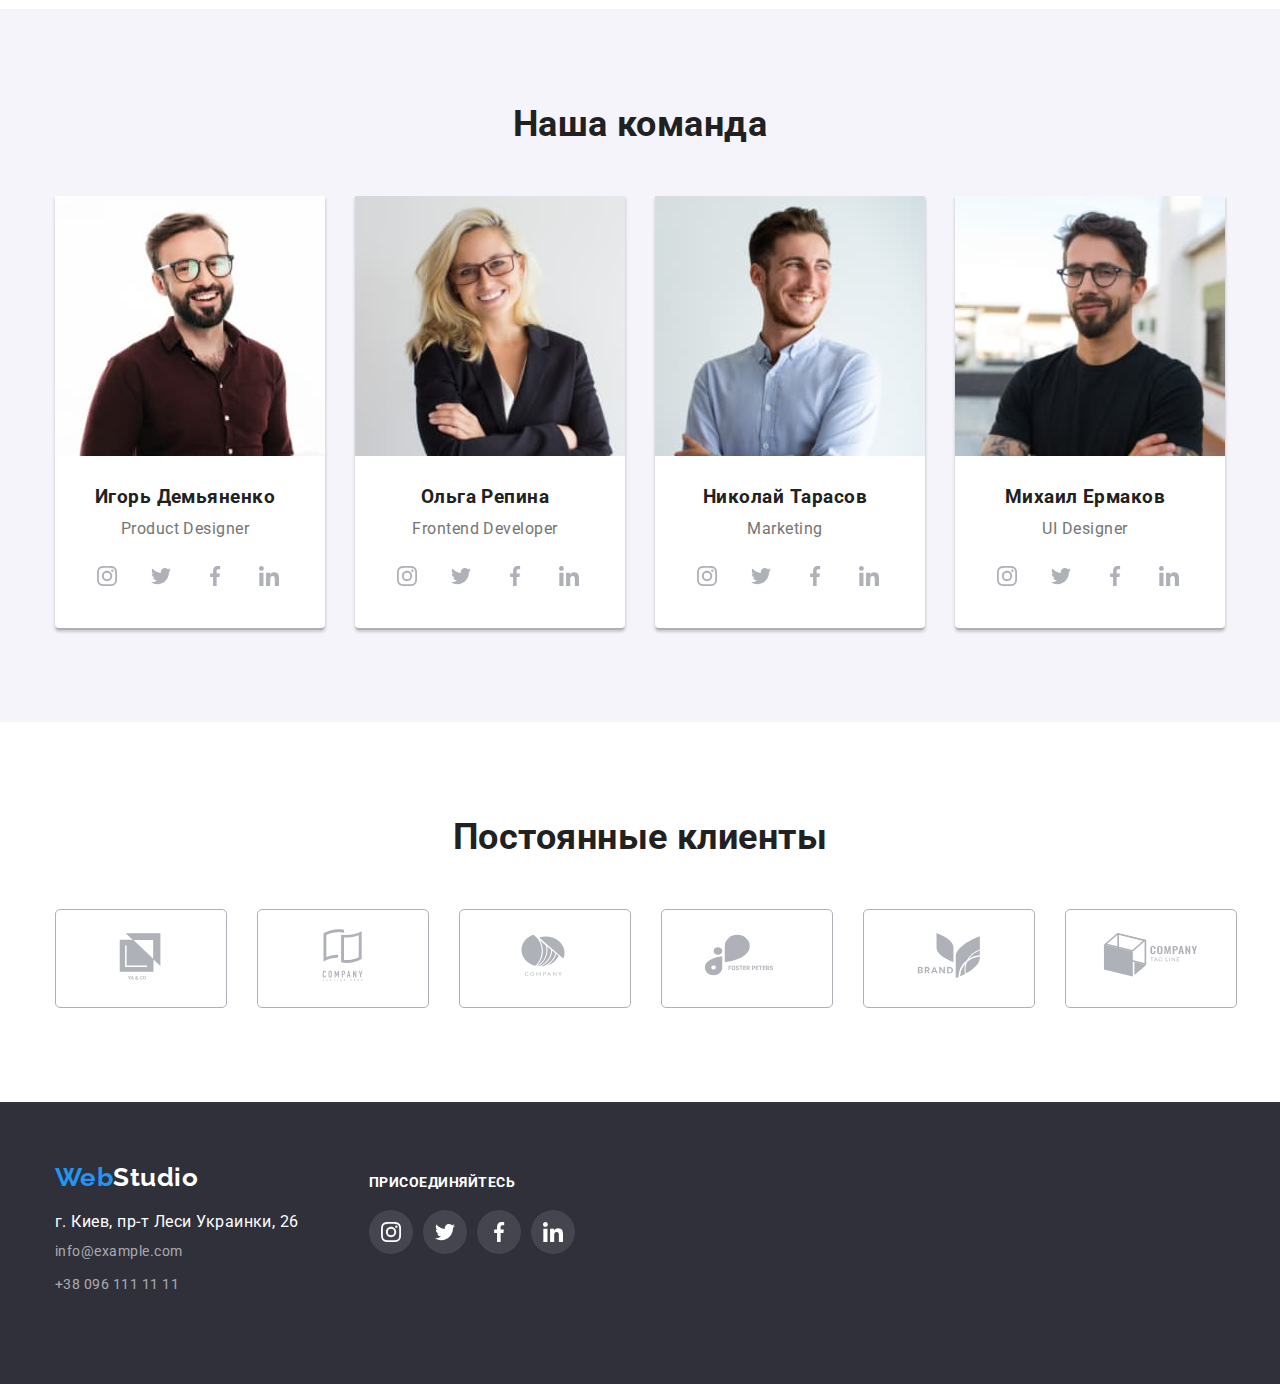
==== commit 20994ef8: "div for portfolio" ====
--- a/index.html
+++ b/index.html
@@ -15,9 +15,9 @@
             <nav>
                 <a class="logo" href="./index.html"><span>Web</span>Studio</a>
                 <ul >
-                    <li > <a href="">Студия</a></li>
-                    <li > <a href="./portfolio.html">Портфолио</a></li>
-                    <li > <a href="">Контакти</a></li>
+                    <li class="activePage"> <a class="forPadding" href="">Студия</a></li>
+                    <li > <a class="forPadding" href="./portfolio.html">Портфолио</a></li>
+                    <li > <a class="forPadding" href="">Контакти</a></li>
                 </ul>
             </nav>
             <ul class="pretitleColor">
--- a/css/styles.css
+++ b/css/styles.css
@@ -96,10 +96,7 @@
   display: flex;
   align-items: center;
 }
-header a {
-  padding-top: 25px;
-  padding-bottom: 25px;
-}
+
 header ul {
   display: flex;
   align-items: center;
@@ -115,6 +112,20 @@
 header li:hover .iconNav,
 header li:focus .iconNav {
   fill: var(--accent-color);
+}
+.forPadding {
+  padding: 32px 0px;
+}
+.activePage {
+  color: var(--accent-color);
+}
+.activePage::after {
+  content: "";
+  display: block;
+  width: 100%;
+  height: 4px;
+  background-color: var(--accent-color);
+  border-radius: 50px;
 }
 /* Logo */
 /*Hero*/
@@ -476,6 +487,8 @@
 
   box-sizing: border-box;
   width: 370px;
+
+  position: relative;
 }
 .portfolioCard:hover {
   box-shadow: 0px 3px 1px -1px rgba(0, 0, 0, 0.14),
@@ -512,4 +525,17 @@
   display: flex;
   flex-wrap: wrap;
 }
+
+.animationText {
+  color: var(--main-color);
+  font-size: 18px;
+  line-height: 1.5;
+  background-color: rgba(33, 150, 243, 0.9);
+  padding: 50px 24px;
+
+  position: absolute;
+  bottom: 110px;
+  width: 100%;
+  height: 294px;
+}
 /*PORTFOLIO*/
